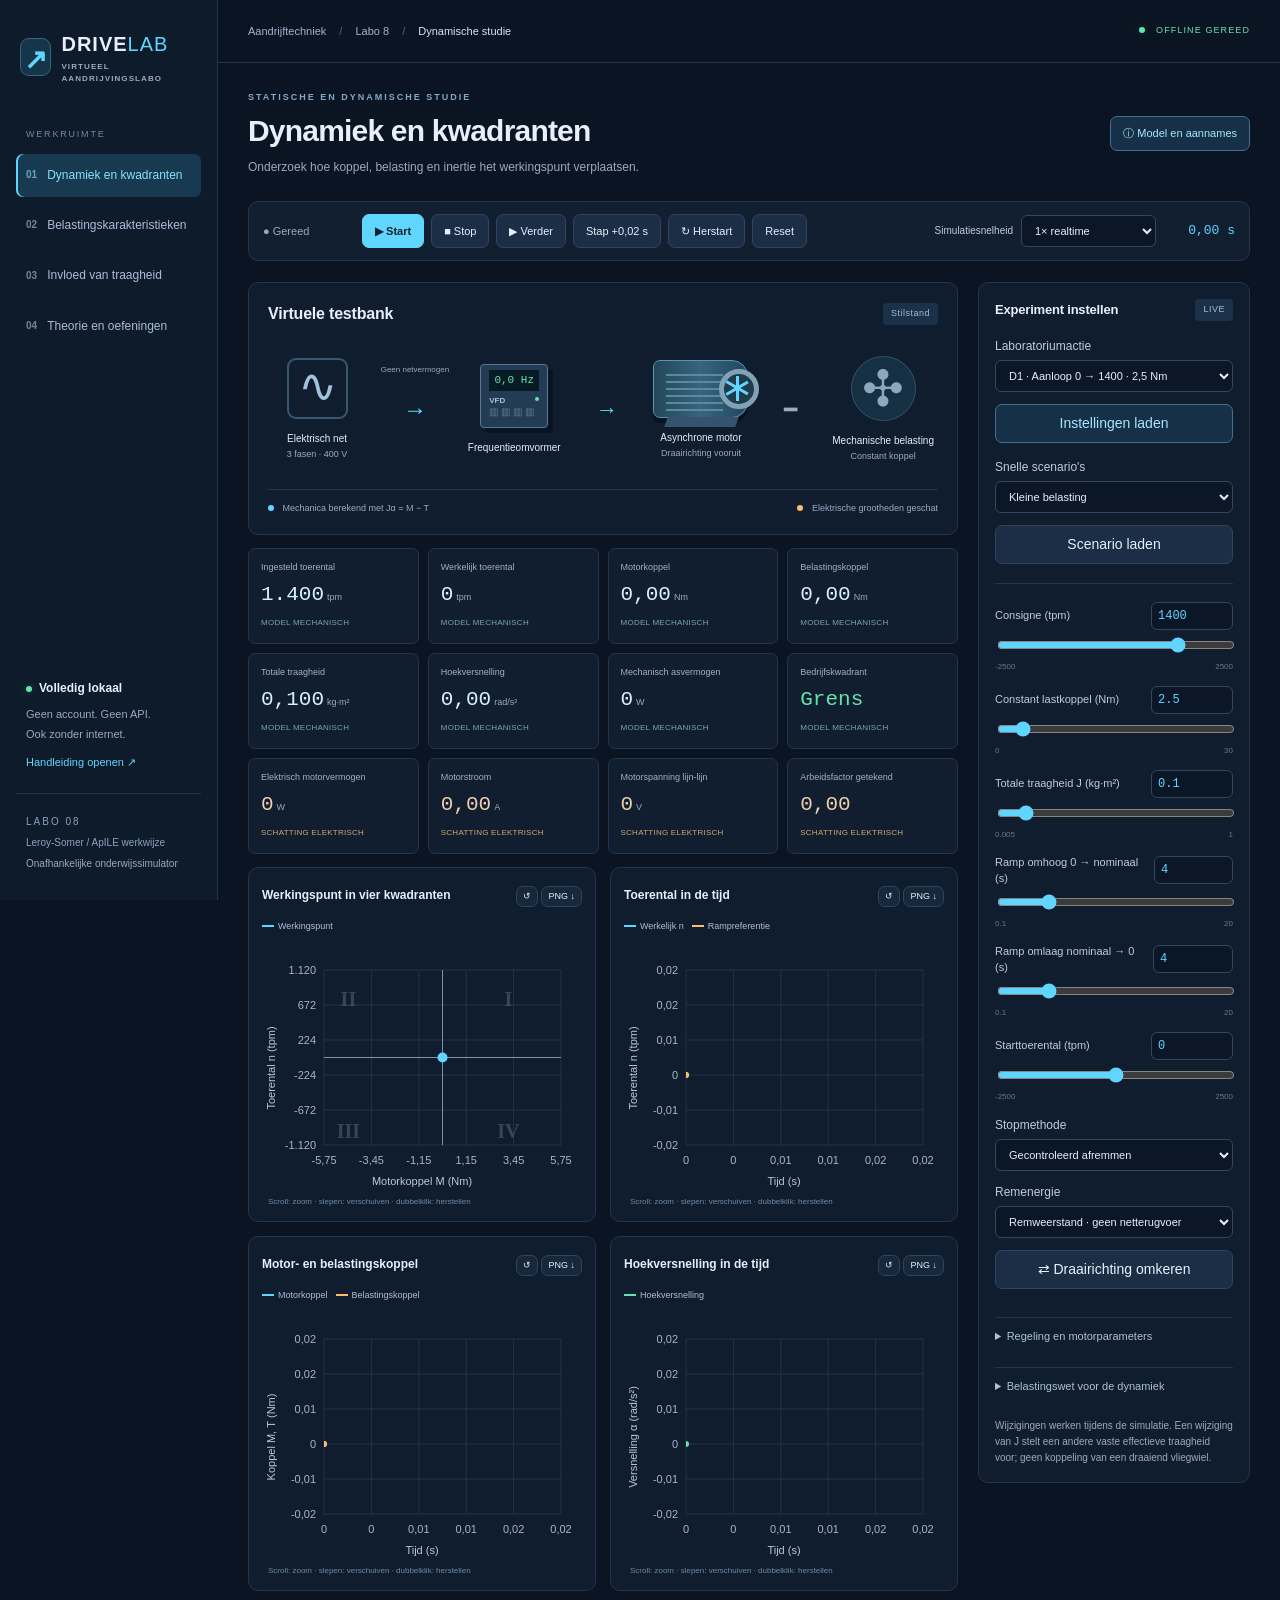
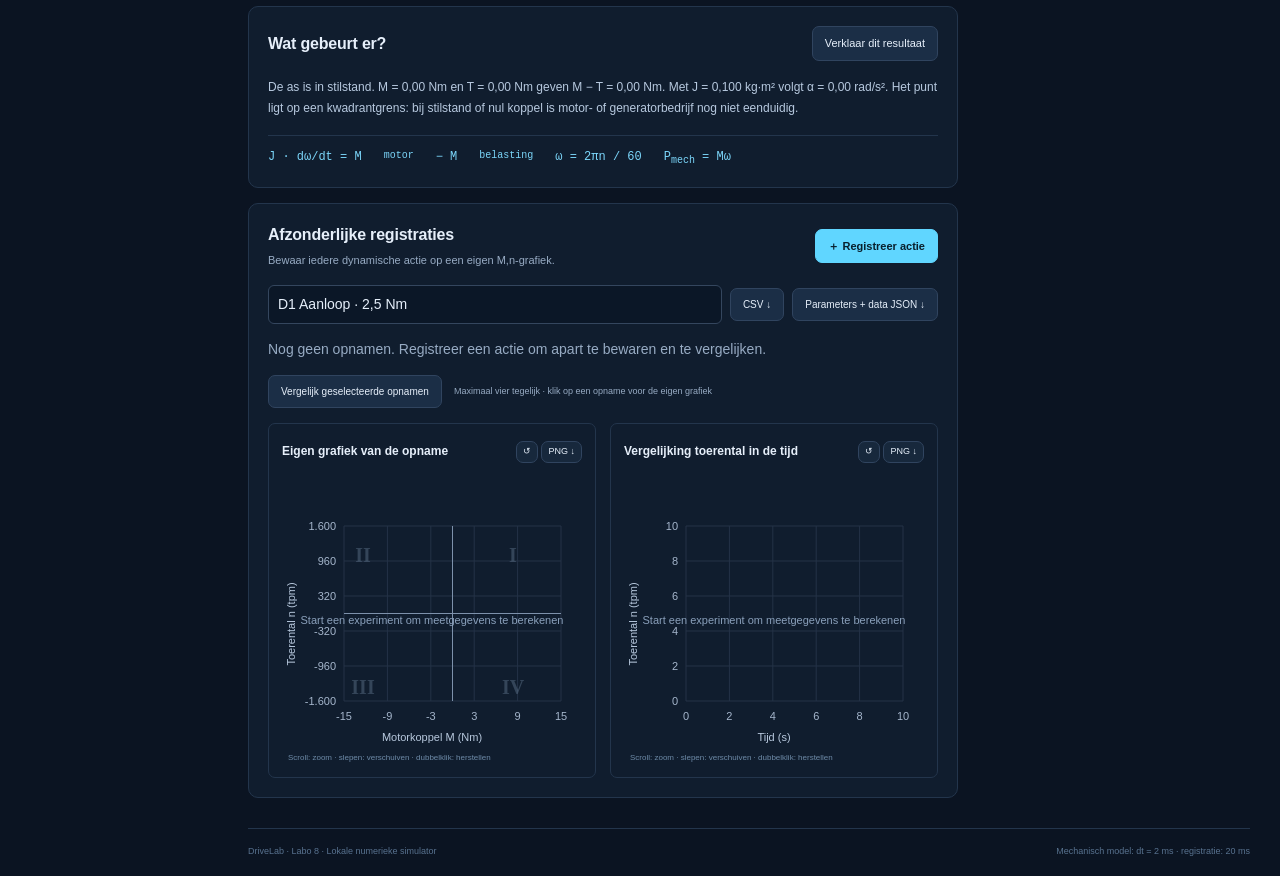
==== labo8/index.html @ bab779bd "Publiceer volledige DriveLab-simulator voor GitHub Pages" ====
<!doctype html>
<html lang="nl"><head><meta charset="utf-8"><meta name="viewport" content="width=device-width,initial-scale=1"><meta name="description" content="Offline virtueel labo voor frequentiegestuurde asynchrone aandrijvingen. Numerieke mechanica, interactieve grafieken en labo-oefeningen."><title>DriveLab · Labo 8 simulator</title><link rel="icon" href="assets/icon.svg" type="image/svg+xml"><link rel="stylesheet" href="assets/styles.css"><script defer src="assets/model.js"></script><script defer src="assets/charts.js"></script><script defer src="assets/app.js"></script></head>
<body>
<aside class="sidebar">
 <a class="brand" href="#dynamiek"><span class="brand-icon">↗</span><span>DRIVE<span class="brand-light">LAB</span><small>VIRTUEEL AANDRIJVINGSLABO</small></span></a>
 <div class="nav-label">WERKRUIMTE</div>
 <nav aria-label="Hoofdonderdelen"><button data-tab="dynamiek" class="nav-item active"><span>01</span>Dynamiek en kwadranten</button><button data-tab="belastingen" class="nav-item"><span>02</span>Belastingskarakteristieken</button><button data-tab="traagheid" class="nav-item"><span>03</span>Invloed van traagheid</button><button data-tab="theorie" class="nav-item"><span>04</span>Theorie en oefeningen</button></nav>
 <div class="sidebar-note"><div class="online-dot"></div><strong>Volledig lokaal</strong><p>Geen account. Geen API.<br>Ook zonder internet.</p><a href="HANDLEIDING.html" target="_blank">Handleiding openen ↗</a></div>
 <div class="sidebar-footer">LABO 08<span>Leroy-Somer / ApILE werkwijze</span><small>Onafhankelijke onderwijssimulator</small></div>
</aside>
<main>
 <header class="topbar"><div class="breadcrumb">Aandrijftechniek <span>/</span> Labo 8 <span>/</span> <b id="crumb">Dynamische studie</b></div><span class="local-badge"><i></i> OFFLINE GEREED</span></header>
 <div class="workspace">
 <div class="page-heading"><div><div class="eyebrow">STATISCHE EN DYNAMISCHE STUDIE</div><h1 id="page-title">Dynamiek en kwadranten</h1><p id="page-subtitle">Onderzoek hoe koppel, belasting en inertie het werkingspunt verplaatsen.</p></div><button class="secondary" id="help-button">ⓘ Model en aannames</button></div>
 <div id="notice" class="notice" role="status" hidden></div>
 <section class="playback" aria-label="Bediening dynamische motor"><span class="state-pill" id="run-status">● Gereed</span><button class="primary" id="start">▶ Start</button><button id="stop">■ Stop</button><button id="pause">Ⅱ Pauze</button><button id="step">Stap +0,02 s</button><button id="restart">↻ Herstart</button><button id="reset">Reset</button><label class="speed-label">Simulatiesnelheid<select id="speed"><option value=".25">0,25× vertraagd</option><option value="1" selected>1× realtime</option><option value="4">4× versneld</option><option value="8">8× versneld</option></select></label><span class="clock" id="clock">0,00 s</span></section>
 <section class="panel-view" id="view-dynamiek">
 <div class="lab-layout"><div class="lab-main">
 <section class="plant card"><div class="section-head"><h2>Virtuele testbank</h2><span class="small-tag" id="plant-status">Stilstand</span></div>
 <div class="plant-chain"><div class="plant-part grid-part"><div class="grid-symbol">∿</div><strong>Elektrisch net</strong><small>3 fasen · 400 V</small></div><div class="energy-link" id="energy-arrow">→<small id="power-flow">Geen energiestroom</small></div><div class="plant-part"><div class="drive-unit"><i></i><span id="drive-screen">0.0 Hz</span><b>VFD</b><div>▥ ▥ ▥ ▥</div></div><strong>Frequentieomvormer</strong></div><span class="wire">→</span><div class="plant-part motor-part"><div class="motor-housing"><div class="motor-fins"></div><div class="shaft-disc" id="shaft"><i></i><i></i><i></i></div></div><strong>Asynchrone motor</strong><small id="shaft-caption">As in rust</small></div><span class="wire mechanical">━</span><div class="plant-part"><div class="load-animation" id="load-animation"><div class="fan" id="fan">✣</div></div><strong id="load-caption">Mechanische belasting</strong><small id="load-motion">Constant koppel</small></div></div>
 <div class="plant-foot"><span><i class="key-dot blue"></i> Mechanica berekend met Jα = M − T</span><span><i class="key-dot amber"></i> Elektrische grootheden geschat</span></div></section>
 <section class="metrics" id="live-metrics" aria-label="Actuele meetwaarden"></section>
 <div class="graphs-grid"><div class="card" id="chart-quadrant"></div><div class="card" id="chart-speed"></div><div class="card" id="chart-torque"></div><div class="card" id="chart-alpha"></div></div>
 <section class="card explanation-card"><div class="section-head"><h2>Wat gebeurt er?</h2><button id="explain">Verklaar dit resultaat</button></div><p id="live-explanation">Laad een experiment en druk op Start. De curves worden uit de bewegingsvergelijking berekend.</p><div class="formula-inline">J · dω/dt = M<sub>motor</sub> − M<sub>belasting</sub><span>ω = 2πn / 60</span><span>P<sub>mech</sub> = Mω</span></div></section>
 <section class="card recordings"><div class="section-head"><div><h2>Afzonderlijke registraties</h2><p>Bewaar iedere dynamische actie op een eigen M,n-grafiek.</p></div><button class="primary" id="record">＋ Registreer actie</button></div><div class="export-row"><input id="record-name" aria-label="Naam van de registratie" placeholder="Naam van deze actie" maxlength="70"><button id="export-csv">CSV ↓</button><button id="export-json">Parameters + data JSON ↓</button></div><div id="record-list" class="record-list"></div><div class="compare-controls"><button id="compare">Vergelijk geselecteerde opnamen</button><small>Maximaal vier tegelijk · klik op een opname voor de eigen grafiek</small></div><div class="graphs-grid" id="saved-charts"><div id="chart-saved-quadrant"></div><div id="chart-compare-speed"></div></div><div id="compare-summary"></div></section>
 </div><aside class="control-panel card"><div class="section-head"><h2>Experiment instellen</h2><span class="small-tag">LIVE</span></div>
 <label>Laboratoriumactie<select id="experiment"><option value="d1">D1 · Aanloop 0 → 1400 · 2,5 Nm</option><option value="d2">D2 · Afloop 1400 → 0 · 2,5 Nm</option><option value="d3">D3 · Aanloop 0 → 1400 · 5 Nm</option><option value="d4">D4 · Afloop 1400 → 0 · 5 Nm</option><option value="d5">D5 · Lineair 0 → 1400</option><option value="d6">D6 · Lineair 1400 → 700</option><option value="d7">D7 · Lineair 700 → 0</option></select></label><button id="load-experiment" class="full secondary">Instellingen laden</button>
 <label>Snelle scenario's<select id="scenario"><option value="small">Kleine belasting</option><option value="large">Grote belasting</option><option value="light">Klein traagheidsmoment</option><option value="heavy">Groot traagheidsmoment</option><option value="fast">Snelle versnelling</option><option value="slow">Trage versnelling</option><option value="brake">Elektrisch remmen</option><option value="coast">Vrij uitlopen</option><option value="reverse">Draairichting omkeren</option><option value="overload">Overbelasting</option></select></label><button id="load-scenario" class="full">Scenario laden</button>
 <div class="control-divider"></div><div id="core-controls"></div>
 <label>Stopmethode<select id="stop-mode"><option value="ramp">Gecontroleerd afremmen</option><option value="coast">Omvormer uit · vrij uitlopen</option></select></label><label>Remenergie<select id="regen"><option value="resistor">Remweerstand · geen netterugvoer</option><option value="grid">Regeneratieve netomvormer</option></select></label><button id="reverse" class="full">⇄ Draairichting omkeren</button>
 <details><summary>Regeling en motorparameters</summary><div id="advanced-controls"></div><label class="checkbox-label"><input type="checkbox" id="feedforward" checked>Last- en inertiecompensatie</label></details><details><summary>Belastingswet voor de dynamiek</summary><label>Type<select id="dynamic-load-type"></select></label><div id="dynamic-load-controls"></div></details>
 <p class="control-note">Wijzigingen werken tijdens de simulatie. Een wijziging van J stelt een andere vaste effectieve traagheid voor; geen koppeling van een draaiend vliegwiel.</p></aside></div>
 </section>
 <section class="panel-view" id="view-belastingen" hidden>
 <section class="card load-toolbar"><div><h2>Vijf werktuigmodellen</h2><p>Iedere grafiek vergelijkt drie instellingen. Kies de verticale grootheid.</p></div><label>Grootheid<select id="load-metric"><option value="T">Belastingskoppel (Nm)</option><option value="Pel">Elektrisch vermogen (W) · schatting</option><option value="Pm">Mechanisch vermogen (W)</option><option value="I">Stroom (A) · schatting</option><option value="U">Spanning (V) · schatting</option><option value="PF">Arbeidsfactor · schatting</option></select></label><button id="export-load-csv">Alle belastingsdata CSV ↓</button></section>
 <div class="load-study-layout"><section class="card load-editor"><label>Geselecteerde karakteristiek<select id="load-type"></select></label><div class="application-visual" id="application-visual"></div><h2 id="application-title"></h2><p id="application-text"></p><div class="formula-block" id="load-formula"></div><div id="load-parameter-controls"></div><h3>Drie parameterfactoren</h3><div class="variant-inputs"><label><i class="key-dot blue"></i>A<input id="variant-1" type="number" min="0" max="5" step=".1" value=".6"></label><label><i class="key-dot amber"></i>B<input id="variant-2" type="number" min="0" max="5" step=".1" value="1"></label><label><i class="key-dot purple"></i>C<input id="variant-3" type="number" min="0" max="5" step=".1" value="1.4"></label></div><button id="apply-load" class="primary full">Gebruik variant B in de dynamiek</button><p class="control-note">De factoren vermenigvuldigen de gekozen belastingswet. De motorparameters uit de dynamiek bepalen de elektrische schattingen. Punten boven het beschikbare motorkoppel worden weggelaten.</p></section><div class="graphs-grid" id="load-charts"></div></div>
 </section>
 <section class="panel-view" id="view-traagheid" hidden>
 <section class="card inertia-controls"><div><h2>Drie traagheden, dezelfde aandrijving</h2><p>Vergelijk gelijke snelheidsrampen of een aanloop met begrensd koppel.</p></div><div class="inertia-inputs"><label>J1 (kg·m²)<input id="j1" type="number" min=".005" max="2" step=".005" value=".05"></label><label>J2 (kg·m²)<input id="j2" type="number" min=".005" max="2" step=".005" value=".1"></label><label>J3 (kg·m²)<input id="j3" type="number" min=".005" max="2" step=".005" value=".2"></label><label>T (Nm)<input id="inertia-load" type="number" min="0" max="40" step=".5" value="2.5"></label><label>Doel (tpm)<input id="inertia-target" type="number" min="-2500" max="2500" step="100" value="1400"></label><label>Regelwijze<select id="inertia-method"><option value="ramp">Snelheidsramp met compensatie</option><option value="limited">Aanloop met koppelbegrenzing</option></select></label><button class="primary" id="run-inertia">▶ Vergelijk drie aanlopen</button><button id="inertia-csv">CSV ↓</button></div><label class="checkbox-label"><input id="blind" type="checkbox">Oefenen zonder de ingestelde J-waarden te zien</label></section>
 <div class="graphs-grid inertia-graphs"><div class="card" id="chart-inertia-torque"></div><div class="card" id="chart-inertia-speed"></div></div><section class="card" id="inertia-metrics"><p>Start de vergelijking om aanlooptijd, versnelling en piekkoppel te zien.</p></section>
 <section class="card calculator"><div class="section-head"><div><h2>Bereken J uit de grafiek</h2><p>Klik twee keer in n(t) of kies hieronder een tijdsinterval.</p></div><span class="small-tag">ALLE TUSSENSTAPPEN</span></div><div class="calculator-controls"><label>Reeks<select id="estimate-series"><option value="0">Reeks A</option><option value="1">Reeks B</option><option value="2">Reeks C</option></select></label><label>Begintijd (s)<input id="interval-start" type="number" min="0" step=".02" value=".5"></label><label>Eindtijd (s)<input id="interval-end" type="number" min="0" step=".02" value="2.5"></label><button class="primary" id="estimate">Bereken traagheid</button></div><div id="estimate-result" aria-live="polite"><p class="muted">Selecteer een versnellend of vertragend interval met voldoende Δω.</p></div></section>
 </section>
 <section class="panel-view" id="view-theorie" hidden><div class="theory-layout"><section class="card exercise"><div class="eyebrow">LABO OEFENMODUS</div><h2>Van voorspelling naar verklaring</h2><label>Opdracht in de oorspronkelijke volgorde<select id="exercise-select"></select></label><p id="exercise-task"></p><label>1 · Mijn voorspelling<textarea id="prediction" rows="3" placeholder="Welk verloop verwacht je voor n, M en het kwadrant?"></textarea></label><div class="button-row"><button id="exercise-load" class="secondary">2 · Instellingen laden</button><button id="exercise-run" class="primary">3 · Simuleren en bekijken</button></div><p id="exercise-progress" class="muted"></p><label>4 · Mijn verklaring<textarea id="own-explanation" rows="4" placeholder="Verklaar wat je in de grafieken ziet met Jα = M − T."></textarea></label><button id="show-answer">5 · Toon modelverklaring</button><div id="model-answer" class="model-answer" hidden></div><small>Voorspellingen en verklaringen worden alleen in deze browser bewaard, als browseropslag beschikbaar is.</small></section><section id="theory-content"></section></div></section>
 <footer class="page-footer"><span>DriveLab · Labo 8 · Lokale numerieke simulator</span><span>Mechanisch model: dt = 2 ms · registratie: 20 ms</span></footer>
 </div>
</main>
<dialog id="model-dialog"><div class="dialog-head"><h2>Model, bronnen en aannames</h2><button id="close-model" aria-label="Sluiten">✕</button></div><div id="assumptions-content"></div></dialog>
<noscript>Schakel JavaScript in om de lokale simulatie uit te voeren. Er is geen internetverbinding nodig.</noscript>
</body></html>
---- labo8/assets/styles.css ----
:root {
  color-scheme:dark;
  --bg:#0b1422;
  --panel:#101d2e;
  --panel2:#14243a;
  --line:#23354c;
  --text:#e6effa;
  --muted:#97abc3;
  --cyan:#60d6ff;
  --amber:#ffbc69;
  --purple:#b69bff;
  --green:#68e2ac;
}
* {
  box-sizing:border-box;
}
body {
  margin:0;
  background:var(--bg);
  color:var(--text);
  font-family:Segoe UI,Arial,sans-serif;
  font-size:14px;
  line-height:1.5;
}
button,input,select,textarea {
  font:inherit;
}
button,a,input,select,textarea {
  outline-offset:3px;
}
button {
  border:1px solid #30445f;
  border-radius:7px;
  background:#1b2e46;
  color:var(--text);
  padding:8px 12px;
  cursor:pointer;
  transition:background .15s,transform .15s;
  white-space:normal;
}
button:hover {
  background:#294462;
  border-color:#66839f;
}
button:active {
  transform:translateY(1px);
}
button:disabled {
  opacity:.45;
  cursor:default;
}
.primary {
  background:var(--cyan);
  border-color:var(--cyan);
  color:#09202d;
  font-weight:650;
}
.primary:hover {
  background:#a0e8ff;
  border-color:#a0e8ff;
}
.secondary {
  border-color:#41718e;
  color:#a9e6ff;
  background:#153047;
}
a {
  color:var(--cyan);
}
input,select,textarea {
  border:1px solid #34465e;
  background:#0b1727;
  color:var(--text);
  border-radius:6px;
  padding:8px 9px;
  width:100%;
  min-width:0;
}
input[type=range] {
  accent-color:var(--cyan);
  padding:0;
  height:20px;
  border:0;
  background:none;
}
input[type=checkbox] {
  width:auto;
  accent-color:var(--cyan);
}
label {
  display:block;
  color:#becce0;
  font-size:12px;
  font-weight:500;
}
label select,label input,label textarea {
  margin-top:5px;
}
input[type=number] {
  font-variant-numeric:tabular-nums;
}
textarea {
  resize:vertical;
}
h1,h2,h3,p {
  margin:0;
}
h1 {
  font-size:30px;
  font-weight:650;
  letter-spacing:-.8px;
  line-height:1.2;
}
h2 {
  font-size:16px;
  font-weight:650;
  letter-spacing:-.2px;
}
h3 {
  font-size:14px;
  font-weight:600;
}
p {
  color:var(--muted);
}
small {
  font-size:11px;
  color:var(--muted);
}
[hidden] {
  display:none!important;
}
.sidebar {
  position:fixed;
  inset:0 auto 0 0;
  width:218px;
  background:#0e1b2b;
  border-right:1px solid var(--line);
  padding:29px 16px;
  display:flex;
  flex-direction:column;
  z-index:20;
}
.brand {
  display:flex;
  gap:10px;
  align-items:center;
  color:var(--text);
  text-decoration:none;
  font-size:20px;
  font-weight:750;
  letter-spacing:1px;
  padding:0 4px;
}
.brand-light {
  font-weight:350;
  color:var(--cyan);
}
.brand-icon {
  display:grid;
  place-items:center;
  width:35px;
  height:38px;
  border:1px solid #37657e;
  border-radius:9px;
  color:var(--cyan);
  background:#17354a;
  font-size:28px;
}
.brand small {
  display:block;
  font-size:8px;
  letter-spacing:1.1px;
  margin-top:2px;
}
.nav-label {
  font-size:9px;
  letter-spacing:1.8px;
  color:#718ba7;
  margin:43px 10px 12px;
}
.nav-item {
  width:100%;
  text-align:left;
  display:flex;
  gap:10px;
  align-items:center;
  border:0;
  padding:13px 10px;
  border-radius:7px;
  background:none;
  color:#a9bed7;
  font-size:12px;
  margin-bottom:7px;
  line-height:1.45;
}
.nav-item span {
  font-size:10px;
  font-weight:700;
  opacity:.65;
}
.nav-item.active {
  background:#183a50;
  color:#89e1ff;
  box-shadow:inset 2px 0 var(--cyan);
}
.sidebar-note {
  margin-top:auto;
  padding:18px 10px 22px;
  border-bottom:1px solid var(--line);
  font-size:12px;
}
.sidebar-note p {
  font-size:11px;
  line-height:1.8;
  margin:8px 0;
}
.sidebar-note a {
  font-size:11px;
  text-decoration:none;
}
.online-dot,.local-badge i {
  display:inline-block;
  width:6px;
  height:6px;
  background:var(--green);
  border-radius:50%;
  margin-right:7px;
  box-shadow:0 0 8px #68e2ac40;
}
.sidebar-footer {
  padding:20px 10px 0;
  font-size:10px;
  letter-spacing:2px;
  color:#8aa2bf;
}
.sidebar-footer span,.sidebar-footer small {
  display:block;
  letter-spacing:0;
  font-size:10px;
  margin-top:6px;
}
main {
  margin-left:218px;
}
.topbar {
  height:63px;
  border-bottom:1px solid var(--line);
  display:flex;
  justify-content:space-between;
  align-items:center;
  padding:0 30px;
  font-size:11px;
}
.breadcrumb {
  color:#a1b5ce;
}
.breadcrumb span {
  padding:0 10px;
  color:#506986;
}
.breadcrumb b {
  font-weight:500;
  color:#d7e5f6;
}
.local-badge {
  font-size:9px;
  letter-spacing:1.1px;
  color:var(--green);
}
.workspace {
  padding:28px 30px 18px;
  max-width:1900px;
  margin:auto;
}
.page-heading {
  display:flex;
  align-items:center;
  justify-content:space-between;
  gap:15px;
  margin:0 0 25px;
}
.eyebrow {
  font-size:9px;
  letter-spacing:2px;
  color:#83a7c7;
  font-weight:600;
  margin-bottom:8px;
}
.page-heading p {
  font-size:12px;
  margin-top:9px;
}
.page-heading button {
  font-size:11px;
}
.playback {
  display:flex;
  align-items:center;
  gap:7px;
  padding:12px 14px;
  border:1px solid var(--line);
  border-radius:10px;
  background:#111f31;
  margin-bottom:21px;
  flex-wrap:wrap;
}
.playback button {
  font-size:11px;
  padding:8px 12px;
}
.state-pill {
  font-size:11px;
  color:var(--muted);
  min-width:92px;
}
.speed-label {
  display:flex;
  align-items:center;
  gap:8px;
  font-size:10px;
  margin-left:auto;
}
.speed-label select {
  width:135px;
  font-size:11px;
  margin:0;
}
.clock {
  font-family:Consolas,monospace;
  font-size:13px;
  color:var(--cyan);
  min-width:72px;
  text-align:right;
}
.lab-layout {
  display:grid;
  grid-template-columns:minmax(0,1fr) 272px;
  gap:20px;
  align-items:start;
}
.lab-main {
  min-width:0;
}
.card {
  background:var(--panel);
  border:1px solid var(--line);
  border-radius:10px;
  padding:19px;
}
.section-head {
  display:flex;
  justify-content:space-between;
  gap:12px;
  align-items:center;
  margin-bottom:16px;
}
.section-head p {
  font-size:11px;
  margin-top:5px;
}
.section-head button {
  font-size:11px;
}
.small-tag {
  font-size:9px;
  letter-spacing:.5px;
  background:#1a3149;
  color:#9fbed9;
  padding:4px 8px;
  border-radius:4px;
}
.plant {
  overflow:hidden;
}
.plant-chain {
  display:flex;
  align-items:center;
  justify-content:space-between;
  padding:14px 4px 25px;
  gap:7px;
}
.plant-part {
  display:flex;
  flex-direction:column;
  align-items:center;
  min-width:90px;
}
.plant-part strong {
  font-size:10px;
  margin-top:12px;
  white-space:nowrap;
  font-weight:500;
}
.plant-part small {
  font-size:9px;
  margin-top:2px;
}
.grid-symbol {
  font-size:47px;
  color:#a2c2dc;
  border:2px solid #385773;
  border-radius:9px;
  line-height:1.1;
  padding:0 9px;
  height:61px;
}
.energy-link {
  font-size:24px;
  color:var(--cyan);
  text-align:center;
  position:relative;
  min-width:35px;
}
.energy-link small {
  display:block;
  position:absolute;
  top:-28px;
  left:50%;
  transform:translateX(-50%);
  font-size:8px;
  white-space:nowrap;
  max-width:110px;
}
.wire {
  color:var(--cyan);
  font-size:22px;
}
.mechanical {
  color:#98acc2;
}
.drive-unit {
  height:64px;
  width:68px;
  background:#233c54;
  border:1px solid #5c7790;
  border-radius:4px;
  padding:5px 8px;
  position:relative;
  box-shadow:5px 5px 0 #081323;
}
.drive-unit span {
  font-family:Consolas,monospace;
  display:block;
  background:#061b25;
  color:var(--green);
  font-size:11px;
  padding:2px;
  text-align:center;
}
.drive-unit b {
  font-size:8px;
  color:#aac1d9;
  display:block;
  margin-top:4px;
}
.drive-unit div {
  color:#5e7c96;
  font-size:10px;
  line-height:10px;
}
.drive-unit i {
  position:absolute;
  right:8px;
  top:32px;
  border-radius:50%;
  width:4px;
  height:4px;
  background:var(--green);
}
.motor-housing {
  position:relative;
  background:linear-gradient(90deg,#24465b,#37657e 50%,#23475f);
  border:1px solid #5c93ad;
  border-radius:7px 16px 16px 7px;
  width:95px;
  height:58px;
  box-shadow:0 5px 0 #07121d;
}
.motor-housing:before {
  content:'';
  position:absolute;
  bottom:-10px;
  left:12px;
  right:10px;
  height:10px;
  background:#34546d;
  transform:skewX(-20deg);
}
.motor-fins {
  position:absolute;
  inset:8px 24px 6px 12px;
  background:repeating-linear-gradient(0deg,#5b8a9c 0 2px,transparent 2px 7px);
}
.shaft-disc {
  position:absolute;
  right:-12px;
  top:8px;
  width:40px;
  height:40px;
  border:5px solid #80a3b6;
  border-radius:50%;
  background:#203b4c;
  will-change:transform;
}
.shaft-disc i {
  position:absolute;
  left:12px;
  top:2px;
  height:25px;
  width:3px;
  background:var(--cyan);
  transform-origin:50% 12px;
}
.shaft-disc i:nth-child(2) {
  transform:rotate(60deg);
}
.shaft-disc i:nth-child(3) {
  transform:rotate(120deg);
}
.load-animation {
  height:65px;
  width:65px;
  background:#152f43;
  border:1px solid #33536c;
  border-radius:50%;
  display:grid;
  place-items:center;
}
.fan {
  font-size:50px;
  line-height:1;
  color:#8fa7bc;
  will-change:transform;
}
.plant-foot {
  border-top:1px solid var(--line);
  padding-top:12px;
  display:flex;
  justify-content:space-between;
  gap:8px;
  font-size:9px;
  color:#96aec9;
  flex-wrap:wrap;
}
.key-dot {
  display:inline-block;
  width:6px;
  height:6px;
  border-radius:50%;
  margin-right:6px;
}
.blue {
  background:var(--cyan);
}
.amber {
  background:var(--amber);
}
.purple {
  background:var(--purple);
}
.metrics {
  display:grid;
  grid-template-columns:repeat(4,minmax(0,1fr));
  gap:9px;
  margin:13px 0;
}
.metric {
  border:1px solid var(--line);
  border-radius:7px;
  background:#111e2f;
  padding:12px;
}
.metric-label {
  font-size:9px;
  color:#9db2cb;
  line-height:1.4;
  display:block;
}
.metric-value {
  font-family:Consolas,monospace;
  font-size:21px;
  font-weight:500;
  margin-top:5px;
  display:block;
  color:#d7efff;
}
.metric-value small {
  font-family:Segoe UI,Arial;
  font-size:9px;
  margin-left:3px;
}
.metric-source {
  font-size:8px;
  letter-spacing:.25px;
  color:#79a4bc;
}
.metric.estimated .metric-source {
  color:#ccab73;
}
.metric.estimated .metric-value {
  color:#e9cfaa;
}
.metric.quadrant .metric-value {
  color:var(--green);
}
.graphs-grid {
  display:grid;
  grid-template-columns:repeat(2,minmax(0,1fr));
  gap:14px;
}
.chart {
  padding:13px;
  min-width:0;
  overflow:hidden;
}
.chart-head {
  display:flex;
  justify-content:space-between;
  align-items:center;
  gap:6px;
  min-height:28px;
}
.chart-head h3 {
  font-size:12px;
  font-weight:600;
}
.chart-head button {
  font-size:9px;
  padding:3px 6px;
  background:#17283c;
}
.chart-head button+button {
  margin-left:3px;
}
.chart-legend {
  display:flex;
  gap:8px;
  flex-wrap:wrap;
  min-height:24px;
  align-items:center;
  margin:5px 0;
}
.legend-item {
  padding:0;
  border:0;
  font-size:9px;
  background:transparent;
  color:#aac0d9;
  display:flex;
  align-items:center;
  gap:4px;
}
.legend-item:hover {
  background:transparent;
}
.legend-item i {
  width:12px;
  height:2px;
  display:inline-block;
}
.canvas-wrap {
  position:relative;
  width:100%;
  height:250px;
}
.canvas-wrap canvas {
  display:block;
  width:100%;
  height:100%;
  touch-action:none;
}
.chart-help {
  display:block;
  font-size:8px;
  color:#6e8ba8;
  padding:3px 0 0 6px;
}
.chart-tooltip {
  position:absolute;
  z-index:5;
  background:#e8f3ff;
  color:#102034;
  font-size:10px;
  padding:5px 8px;
  pointer-events:none;
  border-radius:4px;
  max-width:240px;
  box-shadow:0 2px 10px #0005;
}
.control-panel {
  position:sticky;
  top:16px;
  padding:16px;
}
.control-panel h2 {
  font-size:13px;
}
.control-panel label {
  margin-bottom:12px;
}
.control-panel select {
  font-size:11px;
}
.full {
  width:100%;
}
.control-panel>.full {
  margin-bottom:15px;
}
.control-divider {
  border-top:1px solid var(--line);
  margin:4px 0 18px;
}
.slider-label {
  display:flex;
  align-items:center;
  justify-content:space-between;
  margin-bottom:3px;
  gap:7px;
}
.slider-label input {
  width:82px;
  padding:4px 6px;
  margin:0;
  color:var(--cyan);
  font-family:Consolas,monospace;
  font-size:12px;
}
.slider-control {
  margin-bottom:13px;
}
.slider-control label {
  margin-bottom:2px;
  font-size:11px;
}
.slider-ends {
  display:flex;
  justify-content:space-between;
  font-size:8px;
  color:#5e7a98;
}
.control-note {
  font-size:10px;
  line-height:1.6;
  margin-top:12px;
}
.control-panel details {
  margin:13px 0;
  border-top:1px solid var(--line);
  padding-top:10px;
}
.control-panel summary {
  font-size:11px;
  color:#aac2db;
  cursor:pointer;
  margin-bottom:10px;
}
.checkbox-label {
  display:flex;
  align-items:center;
  gap:8px;
  font-size:11px;
}
.checkbox-label input {
  margin:0;
}
.explanation-card {
  margin-top:15px;
}
.explanation-card p {
  font-size:12px;
  line-height:1.8;
  color:#b7c9df;
}
.formula-inline {
  display:flex;
  flex-wrap:wrap;
  gap:22px;
  color:#7bd6fa;
  font-family:Consolas,monospace;
  font-size:12px;
  border-top:1px solid var(--line);
  padding-top:12px;
  margin-top:15px;
}
.recordings {
  margin-top:15px;
}
.export-row {
  display:flex;
  gap:8px;
  align-items:center;
}
.export-row input {
  flex:1;
}
.export-row button {
  font-size:10px;
}
.record-list {
  display:grid;
  gap:8px;
  margin:15px 0;
}
.record-row {
  display:flex;
  align-items:center;
  gap:8px;
  padding:10px;
  background:#15263b;
  border-radius:5px;
  font-size:11px;
}
.record-row input {
  width:auto;
}
.record-row button {
  padding:4px 8px;
  font-size:10px;
}
.record-row strong {
  flex:1;
  font-weight:500;
}
.record-row small {
  font-family:Consolas;
  font-size:10px;
}
.compare-controls {
  display:flex;
  align-items:center;
  flex-wrap:wrap;
  gap:12px;
  margin-bottom:15px;
}
.compare-controls small {
  font-size:9px;
}
.compare-controls button {
  font-size:10px;
}
.recordings .chart {
  border:1px solid var(--line);
  border-radius:7px;
}
.data-table {
  width:100%;
  border-collapse:collapse;
  font-size:11px;
  margin-top:14px;
}
.data-table td,.data-table th {
  text-align:right;
  padding:9px 10px;
  border-bottom:1px solid var(--line);
}
.data-table td:first-child,.data-table th:first-child {
  text-align:left;
}
.data-table th {
  font-size:10px;
  color:#9ab0ca;
  font-weight:500;
}
.data-table td {
  font-family:Consolas,monospace;
}
.load-toolbar {
  display:flex;
  align-items:center;
  gap:20px;
  justify-content:space-between;
  margin-bottom:20px;
}
.load-toolbar p {
  font-size:11px;
  margin-top:5px;
}
.load-toolbar select {
  max-width:300px;
}
.load-toolbar button {
  font-size:11px;
}
.load-study-layout {
  display:grid;
  grid-template-columns:265px minmax(0,1fr);
  gap:20px;
  align-items:start;
}
.load-editor {
  position:sticky;
  top:15px;
}
.load-editor p {
  font-size:11px;
  margin-top:9px;
  line-height:1.7;
}
.load-editor h2 {
  margin-top:15px;
}
.load-editor h3 {
  margin-top:20px;
  margin-bottom:12px;
  font-size:12px;
}
.load-editor .slider-control {
  margin-top:12px;
}
.application-visual {
  height:105px;
  display:grid;
  place-items:center;
  background:radial-gradient(ellipse at 50% 70%,#28445a55,transparent 70%);
  margin-top:17px;
  overflow:hidden;
}
.application-visual svg {
  width:180px;
  height:95px;
}
.application-visual .spin {
  transform-origin:100px 43px;
  animation:turn 4s linear infinite;
}
.application-visual .belt {
  stroke-dasharray:6 10;
  animation:belt .8s linear infinite;
}
.formula-block {
  font-family:Consolas;
  font-size:12px;
  color:var(--cyan);
  padding:13px 0;
  border-bottom:1px solid var(--line);
}
.variant-inputs {
  display:grid;
  grid-template-columns:repeat(3,1fr);
  gap:8px;
  margin-bottom:14px;
}
.load-study-layout .graphs-grid .chart:last-child {
  grid-column:1/-1;
}
.load-study-layout .graphs-grid .chart:last-child .canvas-wrap {
  height:230px;
}
.inertia-controls {
  margin-bottom:20px;
}
.inertia-controls p {
  font-size:12px;
  margin-top:4px;
}
.inertia-inputs {
  display:flex;
  gap:10px;
  align-items:flex-end;
  flex-wrap:wrap;
  margin:20px 0 14px;
}
.inertia-inputs label {
  flex:1;
  min-width:110px;
  max-width:190px;
}
.inertia-inputs button {
  font-size:12px;
  min-height:39px;
}
.inertia-graphs .canvas-wrap {
  height:320px;
}
#inertia-metrics {
  margin:18px 0;
}
.calculator p {
  font-size:12px;
  margin-top:4px;
}
.calculator-controls {
  display:flex;
  gap:14px;
  align-items:flex-end;
  margin:17px 0;
}
.calculator-controls label {
  max-width:160px;
}
.calc-steps {
  display:grid;
  grid-template-columns:repeat(3,1fr);
  gap:10px;
}
.calc-step {
  padding:13px;
  border-radius:6px;
  background:#182b40;
}
.calc-step span {
  display:block;
  font-size:10px;
  color:#a3bbd5;
}
.calc-step strong {
  display:block;
  font-size:19px;
  font-family:Consolas;
  font-weight:500;
  margin:5px 0;
  color:var(--cyan);
}
.calc-step small {
  font-size:10px;
}
.calc-result {
  margin-top:15px;
  line-height:1.9;
}
.theory-layout {
  display:grid;
  grid-template-columns:370px minmax(0,1fr);
  gap:20px;
  align-items:start;
}
.exercise {
  position:sticky;
  top:15px;
}
.exercise h2 {
  margin-bottom:18px;
}
.exercise label {
  margin-top:16px;
}
.exercise p {
  margin-top:14px;
  font-size:12px;
}
.button-row {
  display:flex;
  gap:8px;
  margin-top:15px;
}
.button-row button {
  font-size:11px;
  flex:1;
}
.exercise>button {
  margin-top:15px;
  font-size:12px;
}
.exercise>small {
  display:block;
  margin-top:15px;
  font-size:10px;
}
.model-answer {
  padding-top:15px;
  margin-top:15px;
  border-top:1px solid #3c6680;
  font-size:12px;
  color:#b9e4f6;
  line-height:1.8;
}
.theory-card {
  margin-bottom:13px;
}
.theory-card summary {
  font-size:15px;
  font-weight:600;
  cursor:pointer;
}
.theory-card p {
  font-size:12px;
  line-height:1.85;
  margin-top:10px;
}
.theory-card .formula-block {
  border:0;
  padding-bottom:0;
}
.theory-card li {
  font-size:12px;
  color:var(--muted);
  margin:7px 0;
}
.muted {
  color:var(--muted);
}
.notice {
  border:1px solid #47738a;
  background:#143344;
  color:#bce7f9;
  border-radius:7px;
  padding:10px 14px;
  font-size:12px;
  margin-bottom:18px;
}
.page-footer {
  display:flex;
  justify-content:space-between;
  color:#58728f;
  font-size:9px;
  border-top:1px solid var(--line);
  padding-top:16px;
  margin-top:30px;
  gap:10px;
}
dialog {
  border:1px solid #3c607a;
  border-radius:12px;
  background:var(--panel);
  color:var(--text);
  max-width:760px;
  width:calc(100% - 30px);
  max-height:88vh;
  padding:25px;
}
dialog::backdrop {
  background:#000a;
  backdrop-filter:blur(4px);
}
.dialog-head {
  display:flex;
  justify-content:space-between;
  align-items:center;
  margin-bottom:20px;
}
dialog p,dialog li {
  color:#b7c9de;
  font-size:13px;
  line-height:1.8;
}
dialog h3 {
  margin-top:18px;
  color:var(--cyan);
}
dialog a {
  overflow-wrap:anywhere;
}
.blind-hidden {
  visibility:hidden;
}
.blind-note {
  color:var(--amber);
}
@keyframes turn {
  to {
    transform:rotate(360deg);
  }
}
@keyframes belt {
  to {
    stroke-dashoffset:-32;
  }
}
@media(min-width:1600px) {
  .canvas-wrap {
    height:285px;
  }
  .lab-layout {
    grid-template-columns:minmax(0,1fr) 290px;
  }
  .metric-value {
    font-size:25px;
  }
  .plant-part strong {
    font-size:12px;
  }
  .plant-chain {
    padding:20px 15px 30px;
  }
}
@media(max-width:1250px) {
  .sidebar {
    width:185px;
    padding-left:10px;
    padding-right:10px;
  }
  main {
    margin-left:185px;
  }
  .workspace {
    padding:22px 20px;
  }
  .topbar {
    padding:0 20px;
  }
  .lab-layout {
    grid-template-columns:minmax(0,1fr) 245px;
    gap:14px;
  }
  .plant-part {
    min-width:65px;
  }
  .plant-part strong {
    font-size:8px;
  }
  .plant-part small {
    font-size:8px;
  }
  .motor-housing {
    width:70px;
  }
  .grid-part {
    display:none;
  }
  .energy-link {
    display:none;
  }
  .metrics {
    grid-template-columns:repeat(3,1fr);
  }
  .graphs-grid {
    grid-template-columns:1fr;
  }
  .inertia-graphs {
    grid-template-columns:repeat(2,minmax(0,1fr));
  }
  .load-study-layout .graphs-grid {
    grid-template-columns:1fr;
  }
  .theory-layout {
    grid-template-columns:320px minmax(0,1fr);
  }
  .page-heading {
    align-items:flex-start;
  }
  .page-heading h1 {
    font-size:27px;
  }
  .speed-label {
    margin-left:0;
  }
  .clock {
    margin-left:auto;
  }
  .metric-source {
    font-size:8px;
  }
}
@media(max-width:900px) {
  .sidebar {
    position:static;
    width:100%;
    padding:14px 18px;
    display:block;
    border-right:0;
    border-bottom:1px solid var(--line);
  }
  .brand {
    font-size:17px;
  }
  .brand-icon {
    height:30px;
    width:30px;
    font-size:23px;
  }
  .brand small {
    display:none;
  }
  .nav-label,.sidebar-note,.sidebar-footer {
    display:none;
  }
  .sidebar nav {
    display:flex;
    margin-top:12px;
    gap:5px;
  }
  .nav-item {
    width:auto;
    flex:1;
    padding:8px;
    font-size:10px;
    margin:0;
  }
  .nav-item span {
    display:none;
  }
  main {
    margin:0;
  }
  .topbar {
    height:45px;
  }
  .workspace {
    padding:20px 15px;
  }
  .lab-layout {
    grid-template-columns:minmax(0,1fr) 235px;
  }
  .theory-layout {
    grid-template-columns:1fr;
  }
  .exercise {
    position:static;
  }
  .load-toolbar {
    flex-wrap:wrap;
  }
  .inertia-graphs {
    grid-template-columns:1fr;
  }
  .load-study-layout {
    grid-template-columns:235px minmax(0,1fr);
  }
  .calc-steps {
    grid-template-columns:repeat(2,1fr);
  }
  .plant-foot {
    font-size:8px;
  }
  .metrics {
    grid-template-columns:repeat(3,minmax(0,1fr));
  }
  .metric {
    padding:9px;
  }
  .metric-value {
    font-size:19px;
  }
}
@media(max-width:650px) {
  .workspace {
    padding:17px 11px;
  }
  .page-heading {
    gap:8px;
  }
  .page-heading h1 {
    font-size:23px;
  }
  .page-heading>button {
    font-size:9px;
    max-width:100px;
    padding:6px;
  }
  .eyebrow {
    font-size:8px;
  }
  .page-heading p {
    font-size:11px;
  }
  .breadcrumb {
    font-size:9px;
  }
  .local-badge {
    font-size:8px;
  }
  .lab-layout {
    display:flex;
    flex-direction:column;
  }
  .lab-main {
    width:100%;
  }
  .control-panel {
    position:static;
    width:100%;
    order:-1;
  }
  .control-panel #core-controls {
    display:grid;
    grid-template-columns:1fr 1fr;
    gap:12px;
  }
  .control-panel #core-controls .slider-control {
    margin:0;
  }
  .control-panel .control-divider {
    margin:2px 0 12px;
  }
  .control-panel>.section-head {
    margin-bottom:10px;
  }
  .control-panel>label {
    margin-bottom:8px;
  }
  .control-panel>.full {
    margin-bottom:10px;
  }
  .control-panel #experiment,.control-panel #scenario {
    font-size:12px;
  }
  .plant-chain {
    justify-content:space-around;
    gap:5px;
  }
  .plant-part strong {
    font-size:9px;
  }
  .motor-housing {
    width:75px;
  }
  .metrics {
    grid-template-columns:repeat(3,1fr);
  }
  .metric-label {
    font-size:9px;
  }
  .metric-value {
    font-size:18px;
  }
  .card {
    padding:14px;
  }
  .chart {
    padding:10px;
  }
  .canvas-wrap {
    height:260px;
  }
  .export-row {
    flex-wrap:wrap;
  }
  .export-row input {
    flex-basis:100%;
  }
  .load-study-layout {
    display:block;
  }
  .load-editor {
    position:static;
    margin-bottom:15px;
  }
  .load-study-layout .graphs-grid {
    display:grid;
  }
  .inertia-inputs label {
    min-width:95px;
  }
  .calculator-controls {
    flex-wrap:wrap;
    gap:9px;
  }
  .calculator-controls label {
    max-width:none;
    flex:1;
    min-width:90px;
  }
  .calc-steps {
    grid-template-columns:repeat(2,1fr);
  }
  .calc-step strong {
    font-size:17px;
  }
  .data-table {
    font-size:9px;
  }
  .data-table td,.data-table th {
    padding:7px 4px;
  }
  .record-row {
    flex-wrap:wrap;
  }
  .record-row small {
    font-size:9px;
  }
  .playback {
    padding:9px;
    gap:5px;
  }
  .playback button {
    padding:7px 9px;
    font-size:10px;
  }
  .state-pill {
    min-width:75px;
    font-size:10px;
  }
  .speed-label {
    font-size:9px;
  }
  .plant-foot span {
    font-size:8px;
  }
  .page-footer {
    flex-direction:column;
  }
  .sidebar nav {
    overflow:auto;
  }
  .nav-item {
    min-width:75px;
  }
  .inertia-graphs .canvas-wrap {
    height:290px;
  }
}
@media(prefers-reduced-motion:reduce) {
  *,*:before,*:after {
    animation:none!important;
    scroll-behavior:auto!important;
    transition:none!important;
  }
}
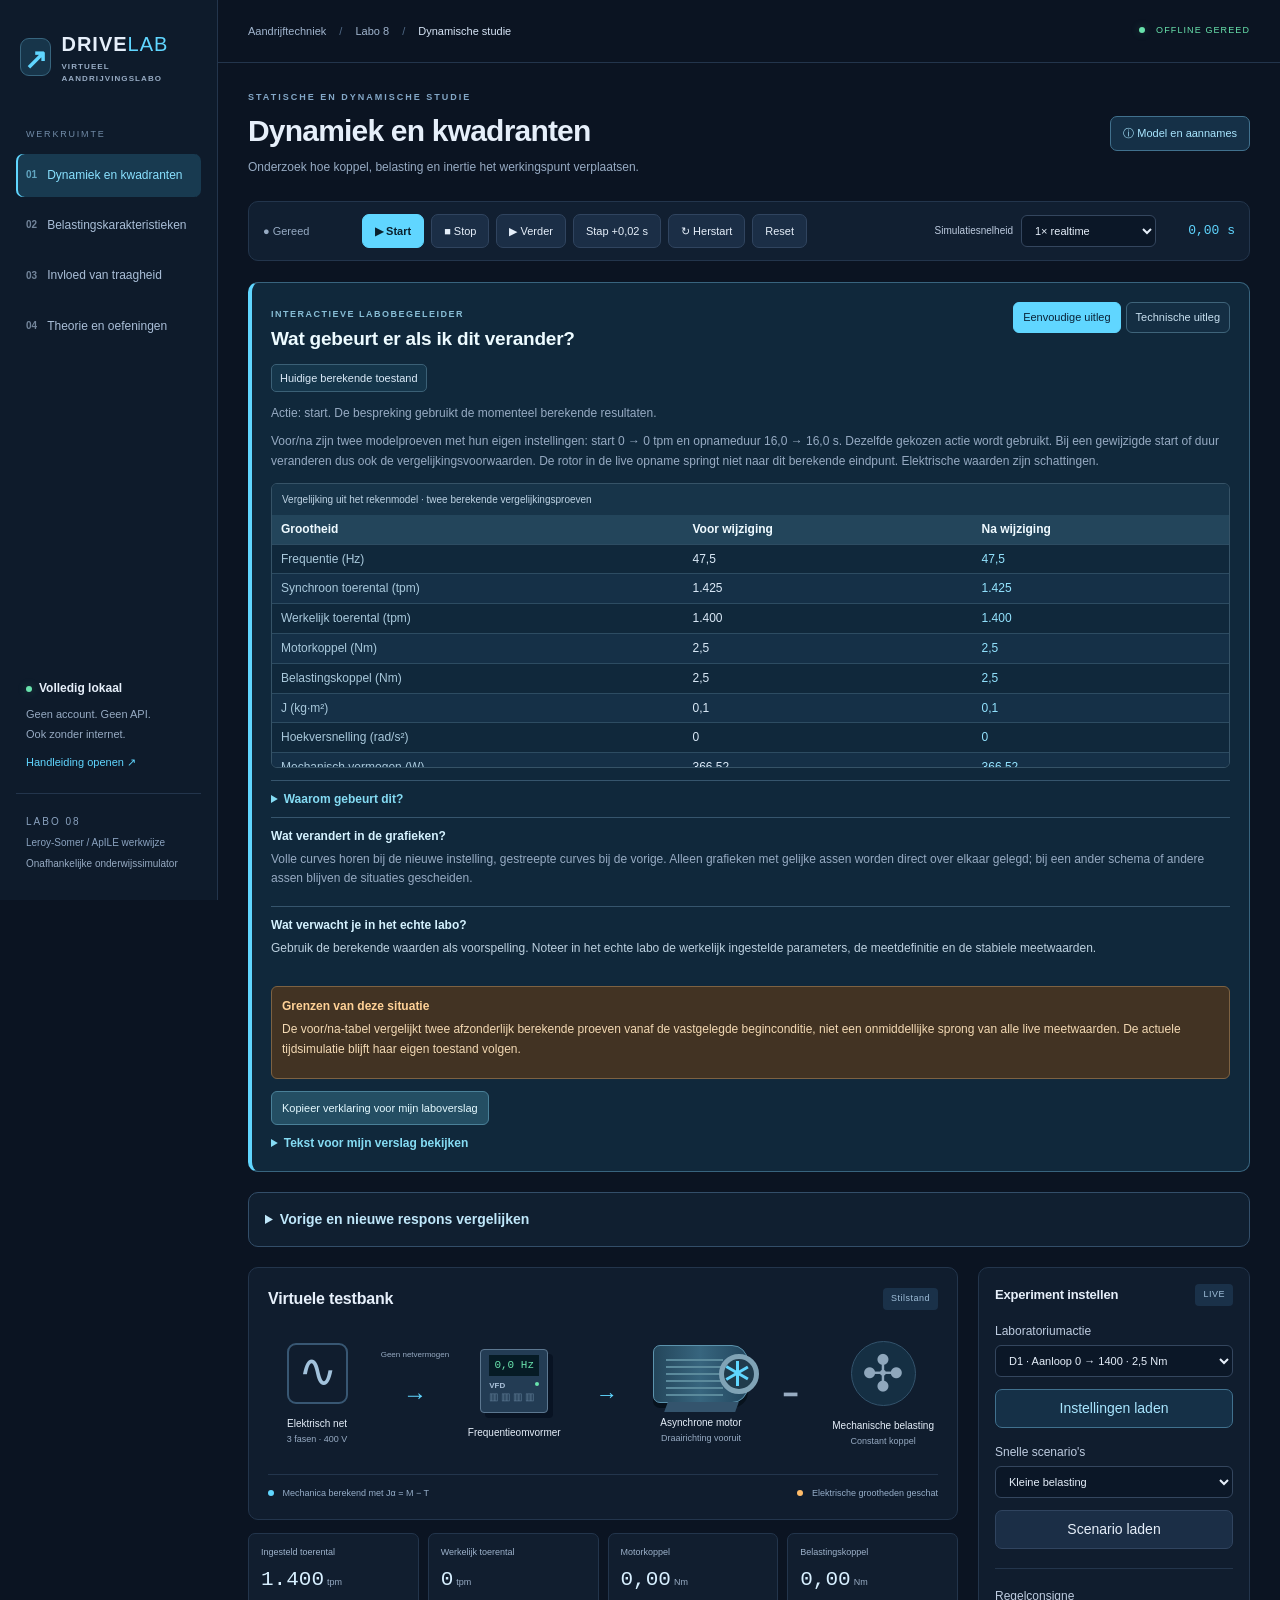
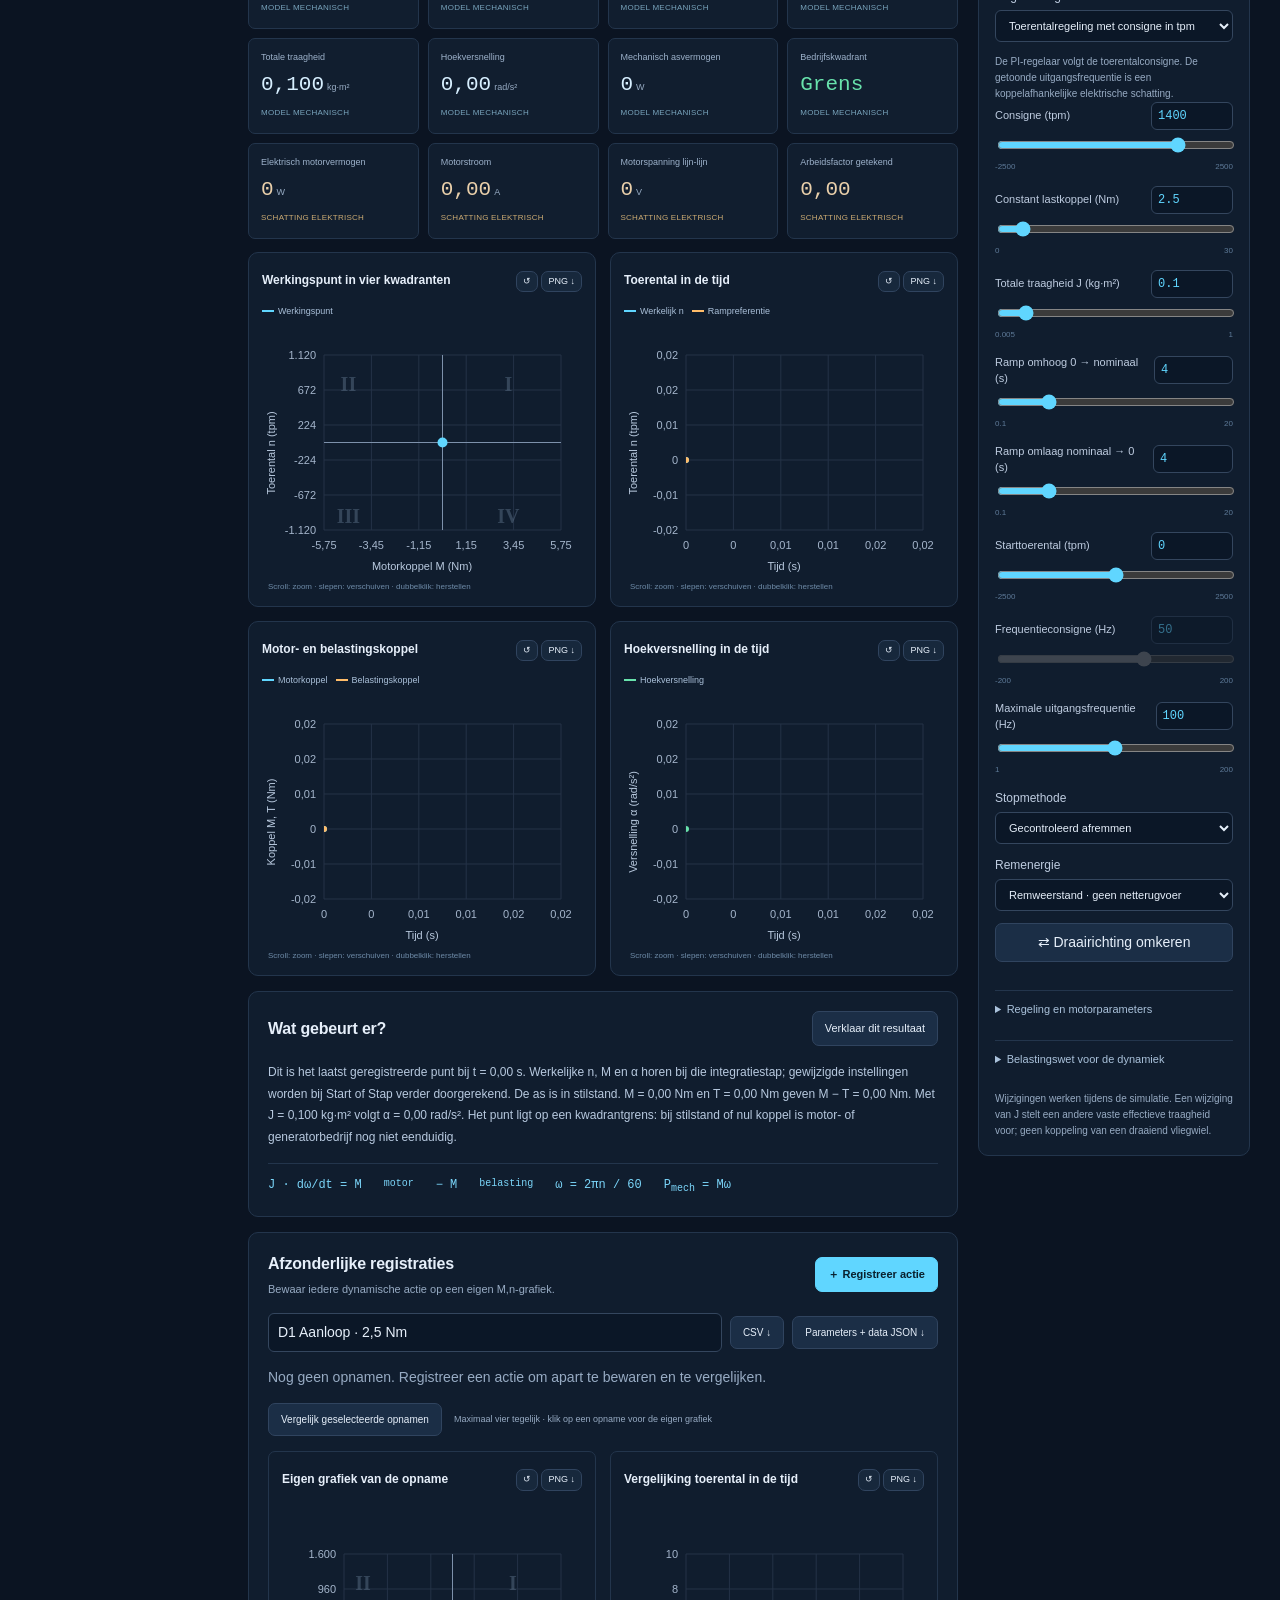
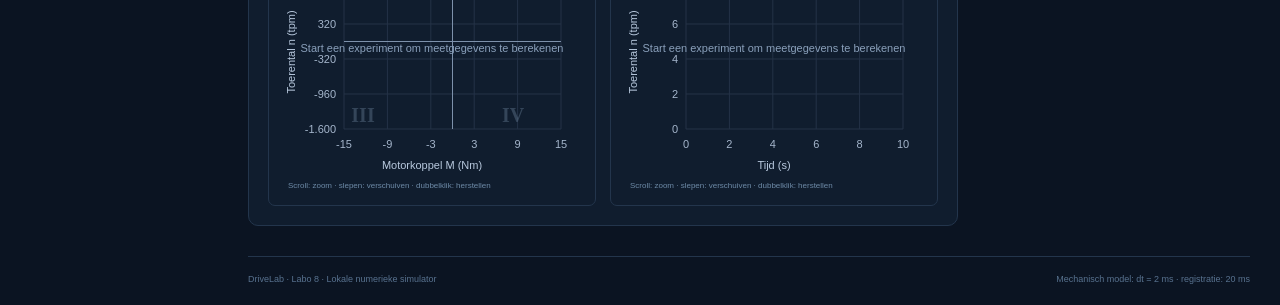
==== commit 43e13dac: "Voeg automatische fysische uitleg en voor-na-vergelijkingen toe" ====
--- a/labo8/index.html
+++ b/labo8/index.html
@@ -1,5 +1,5 @@
 <!doctype html>
-<html lang="nl"><head><meta charset="utf-8"><meta name="viewport" content="width=device-width,initial-scale=1"><meta name="description" content="Offline virtueel labo voor frequentiegestuurde asynchrone aandrijvingen. Numerieke mechanica, interactieve grafieken en labo-oefeningen."><title>DriveLab · Labo 8 simulator</title><link rel="icon" href="assets/icon.svg" type="image/svg+xml"><link rel="stylesheet" href="assets/styles.css"><script defer src="assets/model.js"></script><script defer src="assets/charts.js"></script><script defer src="assets/app.js"></script></head>
+<html lang="nl"><head><meta charset="utf-8"><meta name="viewport" content="width=device-width,initial-scale=1"><meta name="description" content="Offline virtueel labo voor frequentiegestuurde asynchrone aandrijvingen. Numerieke mechanica, interactieve grafieken en labo-oefeningen."><title>DriveLab · Labo 8 simulator</title><link rel="icon" href="assets/icon.svg" type="image/svg+xml"><link rel="stylesheet" href="assets/styles.css?v=teacher-20261029"><link rel="stylesheet" href="../assets/teacher.css?v=teacher-20261029"><link rel="stylesheet" href="assets/teacher-integration.css?v=teacher-20261029"><script defer src="assets/model.js?v=teacher-20261029"></script><script defer src="assets/charts.js?v=teacher-20261029"></script><script defer src="../assets/teacher.js?v=teacher-20261029"></script><script defer src="../assets/teacher-ui.js?v=teacher-20261029"></script><script defer src="assets/app.js?v=teacher-20261029"></script></head>
 <body>
 <aside class="sidebar">
  <a class="brand" href="#dynamiek"><span class="brand-icon">↗</span><span>DRIVE<span class="brand-light">LAB</span><small>VIRTUEEL AANDRIJVINGSLABO</small></span></a>
@@ -26,9 +26,9 @@
  </div><aside class="control-panel card"><div class="section-head"><h2>Experiment instellen</h2><span class="small-tag">LIVE</span></div>
  <label>Laboratoriumactie<select id="experiment"><option value="d1">D1 · Aanloop 0 → 1400 · 2,5 Nm</option><option value="d2">D2 · Afloop 1400 → 0 · 2,5 Nm</option><option value="d3">D3 · Aanloop 0 → 1400 · 5 Nm</option><option value="d4">D4 · Afloop 1400 → 0 · 5 Nm</option><option value="d5">D5 · Lineair 0 → 1400</option><option value="d6">D6 · Lineair 1400 → 700</option><option value="d7">D7 · Lineair 700 → 0</option></select></label><button id="load-experiment" class="full secondary">Instellingen laden</button>
  <label>Snelle scenario's<select id="scenario"><option value="small">Kleine belasting</option><option value="large">Grote belasting</option><option value="light">Klein traagheidsmoment</option><option value="heavy">Groot traagheidsmoment</option><option value="fast">Snelle versnelling</option><option value="slow">Trage versnelling</option><option value="brake">Elektrisch remmen</option><option value="coast">Vrij uitlopen</option><option value="reverse">Draairichting omkeren</option><option value="overload">Overbelasting</option></select></label><button id="load-scenario" class="full">Scenario laden</button>
- <div class="control-divider"></div><div id="core-controls"></div>
+ <div class="control-divider"></div><label>Regelconsigne<select id="control-mode"><option value="speed">Toerentalregeling met consigne in tpm</option><option value="frequency">Frequentieconsigne in Hz</option></select></label><p id="frequency-consigne-hint" class="control-note"></p><div id="core-controls"></div>
  <label>Stopmethode<select id="stop-mode"><option value="ramp">Gecontroleerd afremmen</option><option value="coast">Omvormer uit · vrij uitlopen</option></select></label><label>Remenergie<select id="regen"><option value="resistor">Remweerstand · geen netterugvoer</option><option value="grid">Regeneratieve netomvormer</option></select></label><button id="reverse" class="full">⇄ Draairichting omkeren</button>
- <details><summary>Regeling en motorparameters</summary><div id="advanced-controls"></div><label class="checkbox-label"><input type="checkbox" id="feedforward" checked>Last- en inertiecompensatie</label></details><details><summary>Belastingswet voor de dynamiek</summary><label>Type<select id="dynamic-load-type"></select></label><div id="dynamic-load-controls"></div></details>
+ <details><summary>Regeling en motorparameters</summary><label>Ondersteund motorvoorbeeld<select id="motor-example"><option value="custom">Eigen ingestelde motorparameters</option><option value="standard">400 V · 10 Nm voorbeeld</option><option value="compact">230 V · 5 Nm voorbeeld</option></select></label><label>Spanningsregeling<select id="voltage-mode"><option value="vf">U/f met spanningsgrens</option><option value="fixed">Vaste motorlijnspanning</option></select></label><div id="advanced-controls"></div><label class="checkbox-label"><input type="checkbox" id="feedforward" checked>Last- en inertiecompensatie</label><p class="control-note">De motorvoorbeelden wijzigen de berekende elektrische parameters en koppelgrens. De koppeling blijft een ideale starre as; speling, elasticiteit en thermische schade worden niet berekend.</p></details><details><summary>Belastingswet voor de dynamiek</summary><label>Type<select id="dynamic-load-type"></select></label><div id="dynamic-load-controls"></div></details>
  <p class="control-note">Wijzigingen werken tijdens de simulatie. Een wijziging van J stelt een andere vaste effectieve traagheid voor; geen koppeling van een draaiend vliegwiel.</p></aside></div>
  </section>
  <section class="panel-view" id="view-belastingen" hidden>
--- a/assets/teacher.css
+++ b/assets/teacher.css
@@ -0,0 +1 @@
+.drive-teacher{color:#dbeaf8;background:#10283b;border:1px solid #38647e;border-left:4px solid #60d6ff;border-radius:10px;padding:19px;margin:0 0 20px;min-width:0}.teacher-head{display:flex;align-items:flex-start;justify-content:space-between;gap:14px;flex-wrap:wrap}.teacher-head h2{font-size:19px;line-height:1.3;margin:4px 0 12px;color:#edfbff}.teacher-eyebrow{font-size:9px;letter-spacing:1.5px;color:#88bed6;font-weight:700}.teacher-level{display:flex;flex-wrap:wrap;gap:5px}.teacher-level button{font-size:11px;padding:6px 9px;border:1px solid #3f647a;background:#142e43;border-radius:6px;color:#c7dfef;cursor:pointer}.teacher-level button[aria-pressed=true]{background:#60d6ff;color:#092338;border-color:#60d6ff}.teacher-changes{display:flex;flex-wrap:wrap;gap:6px;margin:0 0 12px}.teacher-changes span{border:1px solid #3b6076;background:#15364b;border-radius:5px;font-size:11px;padding:5px 8px}.drive-teacher p{font-size:12px;line-height:1.6;margin:0 0 9px}.drive-teacher h3{font-size:12px;margin:0 0 5px;color:#d5f2ff}.teacher-table-wrap{overflow:auto;max-height:285px;border:1px solid #365367;border-radius:6px;margin:12px 0}.teacher-table{border-collapse:collapse;width:100%;min-width:330px;font-size:11px}.teacher-table caption{text-align:left;padding:8px 10px;background:#173449;color:#bfd4e5;font-size:10px}.teacher-table th,.teacher-table td{padding:6px 9px;border-bottom:1px solid #2d4c62;text-align:left;white-space:normal;line-height:1.4}.teacher-table thead th{background:#23455b;color:#effaff;position:sticky;top:0;z-index:1}.teacher-table tbody th{font-weight:500;width:43%;color:#a9c9dc}.teacher-table tbody td{font-variant-numeric:tabular-nums}.teacher-table tbody td:last-child{color:#94e4ff}.teacher-table tbody tr:nth-child(even){background:#153047}.teacher-technical{border-top:1px solid #36556d;padding:9px 0;margin:9px 0 0}.teacher-technical summary,.teacher-report summary{font-size:12px;color:#85dcf4;font-weight:650;cursor:pointer}.teacher-technical>div{margin-top:10px}.teacher-graph-notes,.teacher-observation{padding:9px 0;border-top:1px solid #36556d}.teacher-observation p{color:#bcd0df}.teacher-warnings{background:#423323;border:1px solid #7d6242;border-radius:6px;padding:10px;margin:10px 0}.teacher-warnings h3{color:#ffd297}.teacher-warnings p{color:#f3d9b3}.teacher-summary{border:1px solid #427a72;background:#143c39;padding:11px;border-radius:6px;margin-top:10px}.teacher-copy{display:flex;gap:8px;align-items:center;flex-wrap:wrap;margin-top:12px}.teacher-copy button{font-size:11px;padding:8px 10px;background:#244e63;border:1px solid #4a8098;border-radius:6px;color:#e4f9ff;cursor:pointer}.teacher-copy-status{font-size:10px;color:#8be2bd}.teacher-report{margin-top:9px}.teacher-report textarea{box-sizing:border-box;width:100%;height:180px;margin-top:9px;padding:9px;color:#c9e1f1;background:#0b1b29;border:1px solid #3d5e74;border-radius:6px;font:11px/1.55 'Segoe UI',Arial,sans-serif;resize:vertical}.teacher-compare-key{font-size:11px;color:#a4c4dd;margin:8px 0}.teacher-compare-key b:first-child{color:#ffbc69}.teacher-compare-key b:last-child{color:#60d6ff}@media(max-width:600px){.drive-teacher{padding:13px}.teacher-head h2{font-size:17px}.teacher-level{margin-bottom:10px}.teacher-table th,.teacher-table td{padding:5px 7px;font-size:10px}}
--- a/labo8/assets/teacher-integration.css
+++ b/labo8/assets/teacher-integration.css
@@ -0,0 +1 @@
+.lab8-teacher-host{margin:0 0 20px;min-width:0}.lab8-change-graphs{margin-bottom:20px;padding:16px;border:1px solid #334e69;border-radius:10px;background:#101f30}.lab8-change-graphs>summary{cursor:pointer;font-weight:650;color:#bfe7fa}.lab8-change-graphs p{font-size:12px;color:#a5bdd3;margin:12px 0}.lab8-change-graphs .graphs-grid{margin-top:12px}.lab8-change-graphs .canvas-wrap{height:235px}.lab8-change-graphs .card{padding:12px}.lab8-teacher-host .teacher-card{margin-bottom:0}.slider-control input:disabled{opacity:.45}.lab8-teacher-host .teacher-table{font-size:12px}.lab8-teacher-host .teacher-levels{display:flex;flex-wrap:wrap;gap:8px}@media(max-width:650px){.lab8-change-graphs .graphs-grid{grid-template-columns:1fr}.lab8-change-graphs .canvas-wrap{height:230px}}
